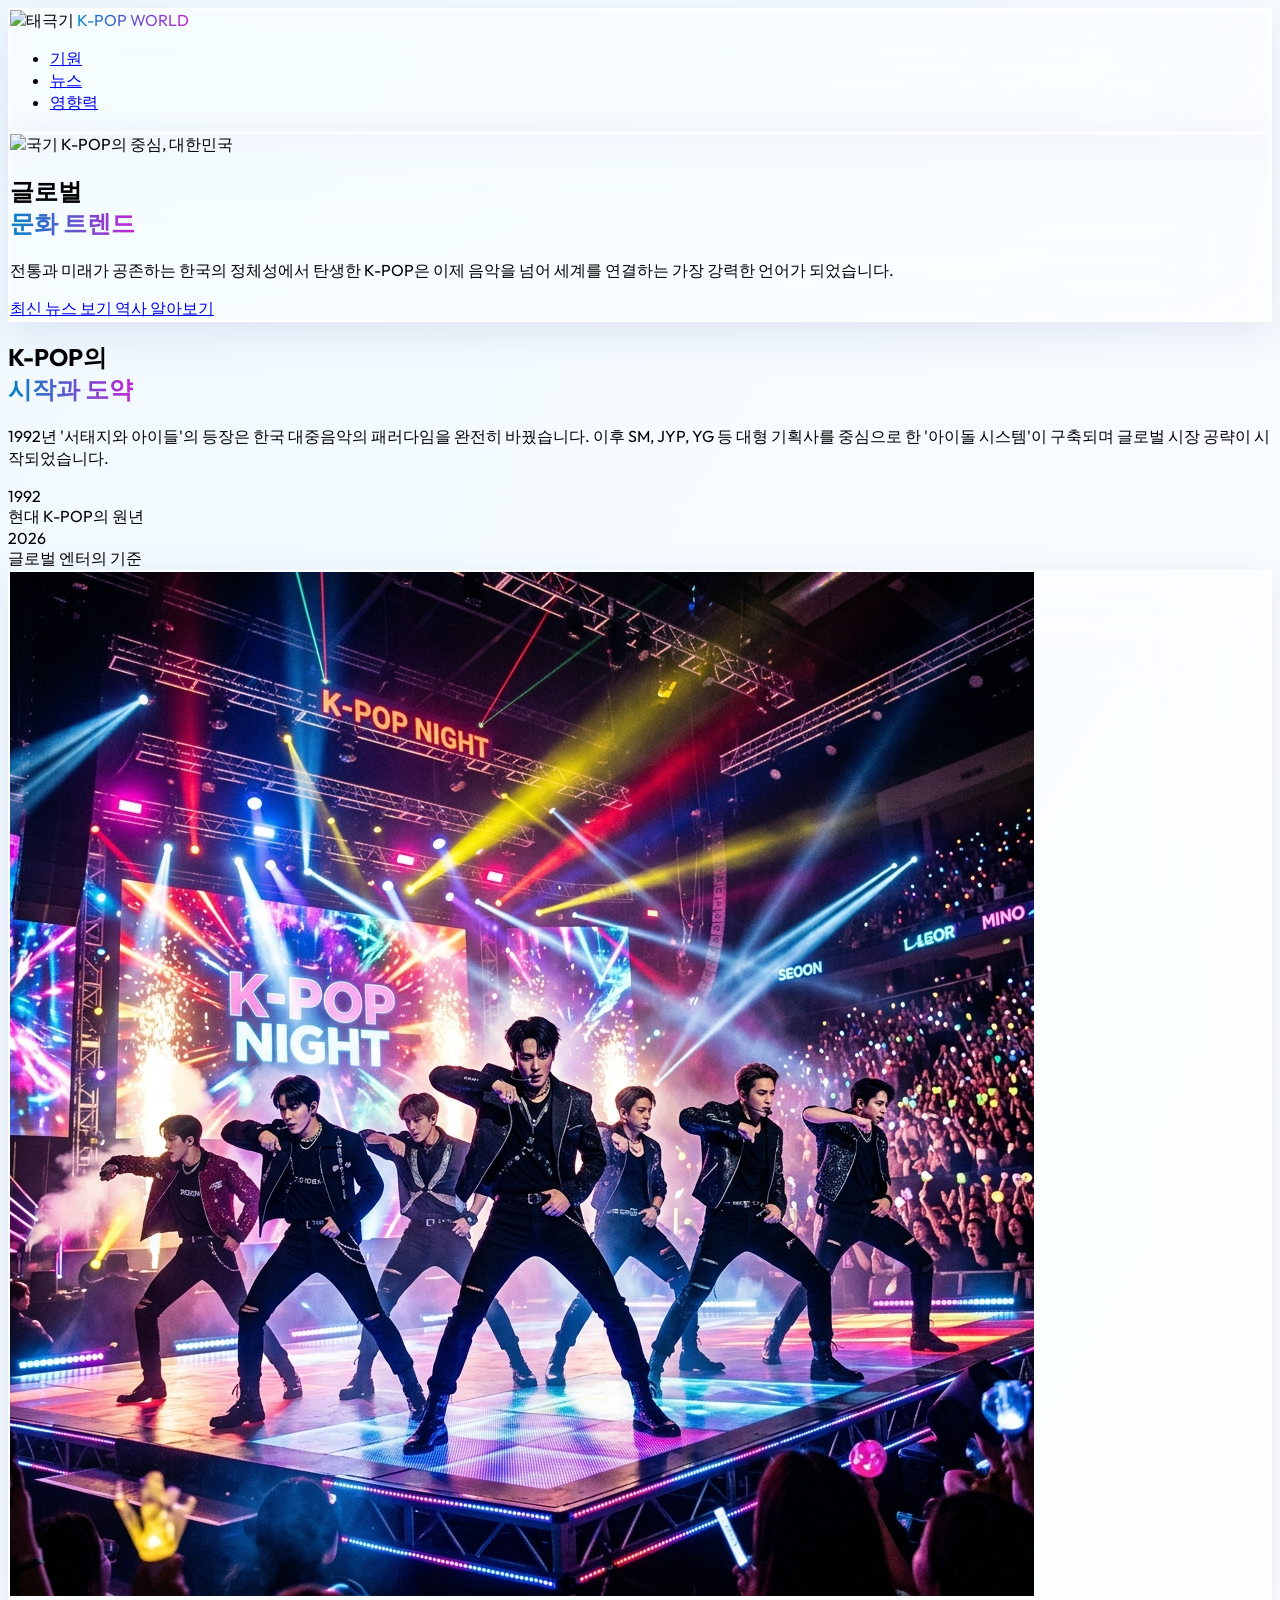
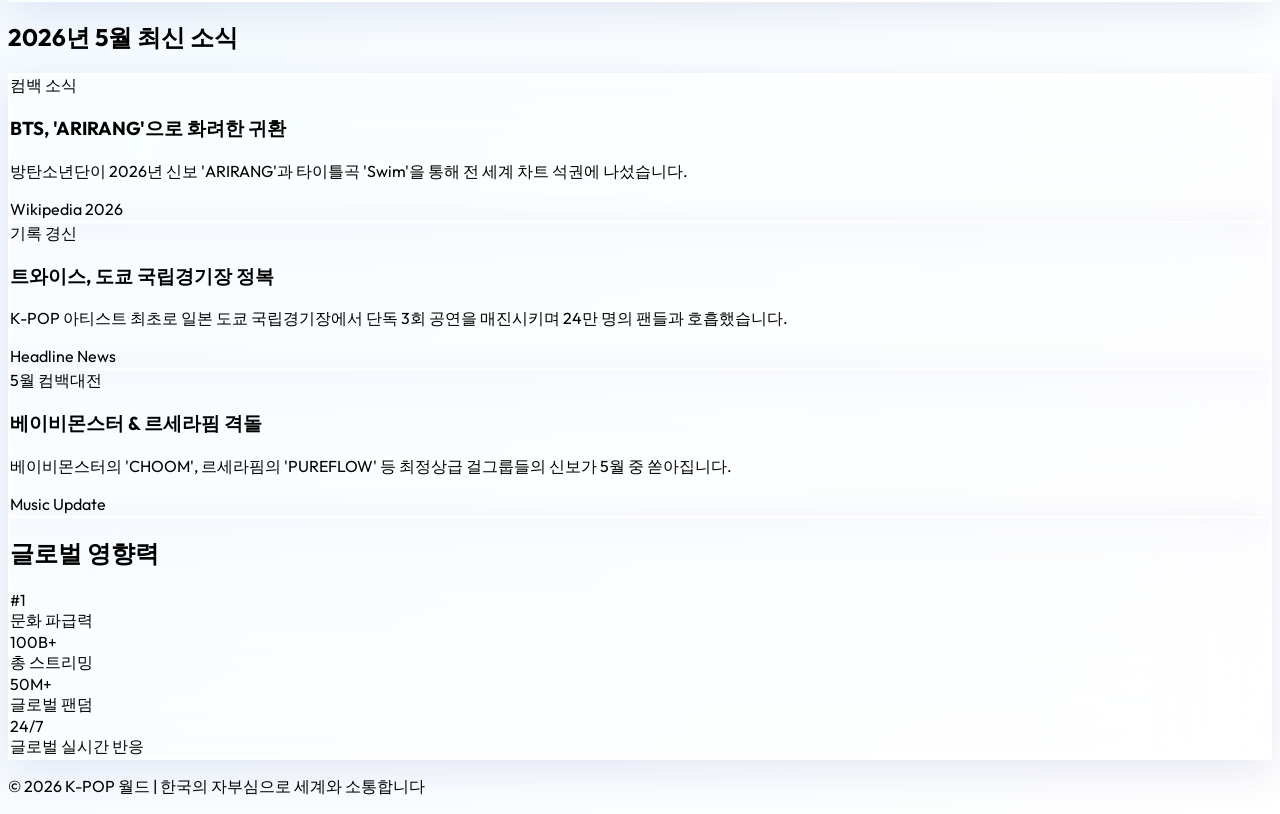
==== index.html @ cdf7c01c "Add files via upload" ====
<!DOCTYPE html>
<html lang="ko" class="scroll-smooth">
<head>
    <meta charset="UTF-8">
    <meta name="viewport" content="width=device-width, initial-scale=1.0">
    <title>K-POP 월드 | 글로벌 문화 현상</title>
    <script src="https://cdn.tailwindcss.com"></script>
    <link href="https://fonts.googleapis.com/css2?family=Outfit:wght@300;400;600;800&display=swap" rel="stylesheet">
    <style>
        body { font-family: 'Outfit', 'Pretendard', sans-serif; }
        .bg-aurora {
            background: linear-gradient(120deg, #f0f9ff 0%, #ffffff 25%, #faf5ff 50%, #f0f9ff 75%, #ffffff 100%);
            background-size: 400% 400%;
            animation: aurora 15s ease infinite;
        }
        @keyframes aurora {
            0% { background-position: 0% 50%; }
            50% { background-position: 100% 50%; }
            100% { background-position: 0% 50%; }
        }
        .thick-glass {
            background: rgba(255, 255, 255, 0.45);
            backdrop-filter: blur(45px) saturate(160%);
            border: 2.5px solid rgba(255, 255, 255, 0.8);
            box-shadow: 
                0 12px 40px 0 rgba(31, 38, 135, 0.1),
                inset 0 0 0 1.5px rgba(255, 255, 255, 0.3);
        }
        .hero-text {
            background: linear-gradient(to right, #0284c7, #c026d3);
            -webkit-background-clip: text;
            -webkit-text-fill-color: transparent;
        }
        .reveal { opacity: 0; transform: translateY(30px); transition: all 1s cubic-bezier(0.23, 1, 0.32, 1); }
        .reveal.active { opacity: 1; transform: translateY(0); }
    </style>
</head>
<body class="bg-aurora text-slate-800 overflow-x-hidden">
    <!-- Header -->
    <header class="fixed top-0 w-full z-50 px-6 py-4">
        <nav class="max-w-7xl mx-auto h-16 px-8 thick-glass rounded-3xl flex items-center justify-between">
            <div class="flex items-center gap-3">
                <img src="https://upload.wikimedia.org/wikipedia/commons/0/09/Flag_of_South_Korea.svg" class="w-8 h-auto shadow-sm" alt="태극기">
                <span class="text-xl font-black tracking-tighter hero-text">K-POP WORLD</span>
            </div>
            <ul class="hidden md:flex gap-8 text-[12px] font-black uppercase tracking-widest text-slate-600">
                <li><a href="#about" class="hover:text-sky-600 transition-colors">기원</a></li>
                <li><a href="#news" class="hover:text-sky-600 transition-colors">뉴스</a></li>
                <li><a href="#impact" class="hover:text-sky-600 transition-colors">영향력</a></li>
            </ul>
        </nav>
    </header>

    <main class="relative pt-20">
        <!-- Hero Section -->
        <section class="min-h-screen flex items-center justify-center px-6 relative">
            <div class="max-w-5xl w-full thick-glass p-12 md:p-24 rounded-[4rem] text-center relative overflow-hidden">
                <div class="absolute -top-24 -right-24 w-64 h-64 bg-sky-400/10 blur-3xl rounded-full"></div>
                <div class="absolute -bottom-24 -left-24 w-64 h-64 bg-fuchsia-400/10 blur-3xl rounded-full"></div>

                <div class="relative z-10">
                    <div class="inline-flex items-center gap-3 px-4 py-2 rounded-full bg-white/60 border border-white text-sky-600 text-[11px] font-black tracking-widest uppercase mb-8 shadow-sm">
                        <img src="https://upload.wikimedia.org/wikipedia/commons/0/09/Flag_of_South_Korea.svg" class="w-4 h-auto" alt="국기">
                        K-POP의 중심, 대한민국
                    </div>
                    <h1 class="text-6xl md:text-9xl font-black tracking-tighter mb-8 leading-tight text-slate-900">
                        글로벌 <br> <span class="hero-text">문화 트렌드</span>
                    </h1>
                    <p class="text-lg md:text-xl text-slate-600 mb-12 max-w-2xl mx-auto leading-relaxed font-medium">
                        전통과 미래가 공존하는 한국의 정체성에서 탄생한 K-POP은 이제 음악을 넘어 세계를 연결하는 가장 강력한 언어가 되었습니다.
                    </p>
                    <div class="flex flex-col sm:flex-row gap-6 justify-center">
                        <a href="#news" class="px-10 py-5 bg-sky-500 hover:bg-sky-600 text-white font-black rounded-2xl transition-all hover:scale-105 shadow-lg shadow-sky-500/25 uppercase tracking-widest text-xs">
                            최신 뉴스 보기
                        </a>
                        <a href="#about" class="px-10 py-5 bg-white/90 hover:bg-white text-slate-900 border-2 border-white rounded-2xl font-black transition-all shadow-lg uppercase tracking-widest text-xs">
                            역사 알아보기
                        </a>
                    </div>
                </div>
            </div>
        </section>

        <!-- About/History Section -->
        <section id="about" class="py-32 px-6 reveal">
            <div class="max-w-7xl mx-auto">
                <div class="grid lg:grid-cols-2 gap-20 items-center">
                    <div class="space-y-10">
                        <h2 class="text-5xl md:text-7xl font-black tracking-tighter text-slate-900 leading-[0.9]">
                            K-POP의 <br> <span class="hero-text">시작과 도약</span>
                        </h2>
                        <p class="text-xl text-slate-600 leading-relaxed font-medium">
                            1992년 '서태지와 아이들'의 등장은 한국 대중음악의 패러다임을 완전히 바꿨습니다. 이후 SM, JYP, YG 등 대형 기획사를 중심으로 한 '아이돌 시스템'이 구축되며 글로벌 시장 공략이 시작되었습니다.
                        </p>
                        <div class="grid grid-cols-2 gap-8 pt-4">
                            <div class="p-8 rounded-[2.5rem] bg-white/40 border-2 border-white">
                                <div class="text-4xl font-black text-sky-500 mb-2">1992</div>
                                <div class="text-[11px] text-slate-500 uppercase tracking-widest font-black">현대 K-POP의 원년</div>
                            </div>
                            <div class="p-8 rounded-[2.5rem] bg-white/40 border-2 border-white">
                                <div class="text-4xl font-black text-fuchsia-500 mb-2">2026</div>
                                <div class="text-[11px] text-slate-500 uppercase tracking-widest font-black">글로벌 엔터의 기준</div>
                            </div>
                        </div>
                    </div>
                    <div class="relative group">
                        <div class="absolute -inset-4 bg-gradient-to-br from-sky-400/20 to-fuchsia-400/20 rounded-[3rem] blur-2xl opacity-50 transition duration-1000"></div>
                        <div class="relative rounded-[3rem] overflow-hidden thick-glass p-4 border-white border-4">
                            <img src="assets/boy_group.png" class="w-full h-auto rounded-[2rem] shadow-xl" alt="K-POP 아티스트">
                        </div>
                    </div>
                </div>
            </div>
        </section>

        <!-- Latest News Section -->
        <section id="news" class="py-32 px-6 reveal">
            <div class="max-w-7xl mx-auto">
                <h2 class="text-4xl md:text-6xl font-black tracking-tighter text-slate-900 mb-16 text-center italic uppercase">2026년 5월 최신 소식</h2>
                <div class="grid md:grid-cols-2 lg:grid-cols-3 gap-8">
                    <!-- BTS News -->
                    <div class="thick-glass p-8 rounded-[2.5rem] relative overflow-hidden group">
                        <div class="absolute top-0 right-0 p-4 bg-sky-500 text-white text-[10px] font-black uppercase tracking-widest">컴백 소식</div>
                        <h3 class="text-xl font-bold mb-4 text-slate-900">BTS, 'ARIRANG'으로 화려한 귀환</h3>
                        <p class="text-slate-600 text-sm leading-relaxed font-medium mb-4">
                            방탄소년단이 2026년 신보 'ARIRANG'과 타이틀곡 'Swim'을 통해 전 세계 차트 석권에 나섰습니다.
                        </p>
                        <div class="text-[11px] text-sky-600 font-black tracking-widest uppercase italic">Wikipedia 2026</div>
                    </div>
                    
                    <!-- Twice News -->
                    <div class="thick-glass p-8 rounded-[2.5rem] relative overflow-hidden group">
                        <div class="absolute top-0 right-0 p-4 bg-fuchsia-500 text-white text-[10px] font-black uppercase tracking-widest">기록 경신</div>
                        <h3 class="text-xl font-bold mb-4 text-slate-900">트와이스, 도쿄 국립경기장 정복</h3>
                        <p class="text-slate-600 text-sm leading-relaxed font-medium mb-4">
                            K-POP 아티스트 최초로 일본 도쿄 국립경기장에서 단독 3회 공연을 매진시키며 24만 명의 팬들과 호흡했습니다.
                        </p>
                        <div class="text-[11px] text-fuchsia-600 font-black tracking-widest uppercase italic">Headline News</div>
                    </div>

                    <!-- Girl Group News -->
                    <div class="thick-glass p-8 rounded-[2.5rem] relative overflow-hidden group">
                        <div class="absolute top-0 right-0 p-4 bg-emerald-500 text-white text-[10px] font-black uppercase tracking-widest">5월 컴백대전</div>
                        <h3 class="text-xl font-bold mb-4 text-slate-900">베이비몬스터 & 르세라핌 격돌</h3>
                        <p class="text-slate-600 text-sm leading-relaxed font-medium mb-4">
                            베이비몬스터의 'CHOOM', 르세라핌의 'PUREFLOW' 등 최정상급 걸그룹들의 신보가 5월 중 쏟아집니다.
                        </p>
                        <div class="text-[11px] text-emerald-600 font-black tracking-widest uppercase italic">Music Update</div>
                    </div>
                </div>
            </div>
        </section>

        <!-- Impact/Stats Section -->
        <section id="impact" class="py-32 px-6 reveal">
            <div class="max-w-4xl mx-auto text-center thick-glass p-16 rounded-[4rem]">
                <h2 class="text-5xl font-black tracking-tighter text-slate-900 mb-16">글로벌 영향력</h2>
                <div class="grid grid-cols-2 md:grid-cols-4 gap-12">
                    <div>
                        <div class="text-4xl font-black text-sky-500 mb-2">#1</div>
                        <div class="text-[10px] uppercase tracking-widest text-slate-500 font-black">문화 파급력</div>
                    </div>
                    <div>
                        <div class="text-4xl font-black text-slate-900 mb-2">100B+</div>
                        <div class="text-[10px] uppercase tracking-widest text-slate-500 font-black">총 스트리밍</div>
                    </div>
                    <div>
                        <div class="text-4xl font-black text-fuchsia-500 mb-2">50M+</div>
                        <div class="text-[10px] uppercase tracking-widest text-slate-500 font-black">글로벌 팬덤</div>
                    </div>
                    <div>
                        <div class="text-4xl font-black text-slate-900 mb-2">24/7</div>
                        <div class="text-[10px] uppercase tracking-widest text-slate-500 font-black">글로벌 실시간 반응</div>
                    </div>
                </div>
            </div>
        </section>
    </main>

    <footer class="py-20 text-center text-slate-400 font-bold uppercase tracking-[0.4em] text-[10px]">
        <p>&copy; 2026 K-POP 월드 | 한국의 자부심으로 세계와 소통합니다</p>
    </footer>

    <script>
        const observer = new IntersectionObserver((entries) => {
            entries.forEach(entry => {
                if (entry.isIntersecting) {
                    entry.target.classList.add('active');
                }
            });
        }, { threshold: 0.1 });

        document.querySelectorAll('.reveal').forEach(el => observer.observe(el));
    </script>
</body>
</html>
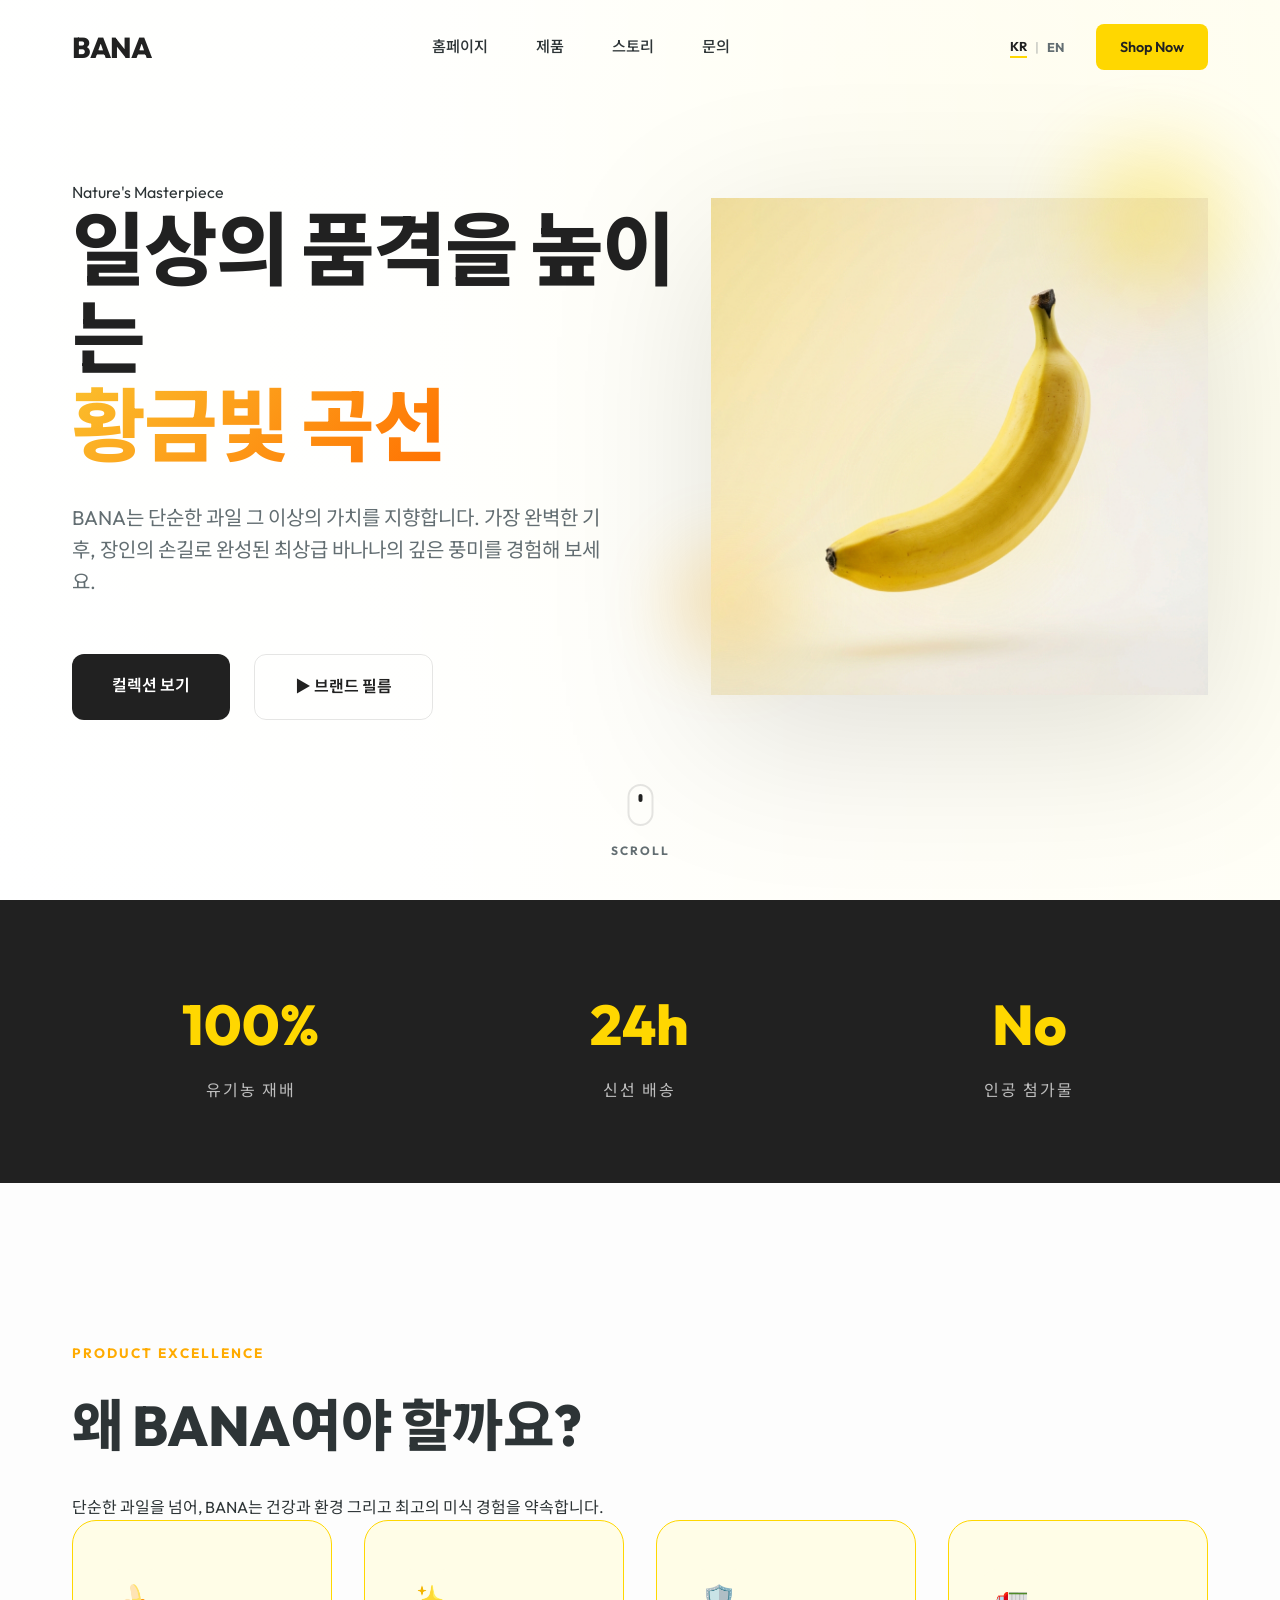
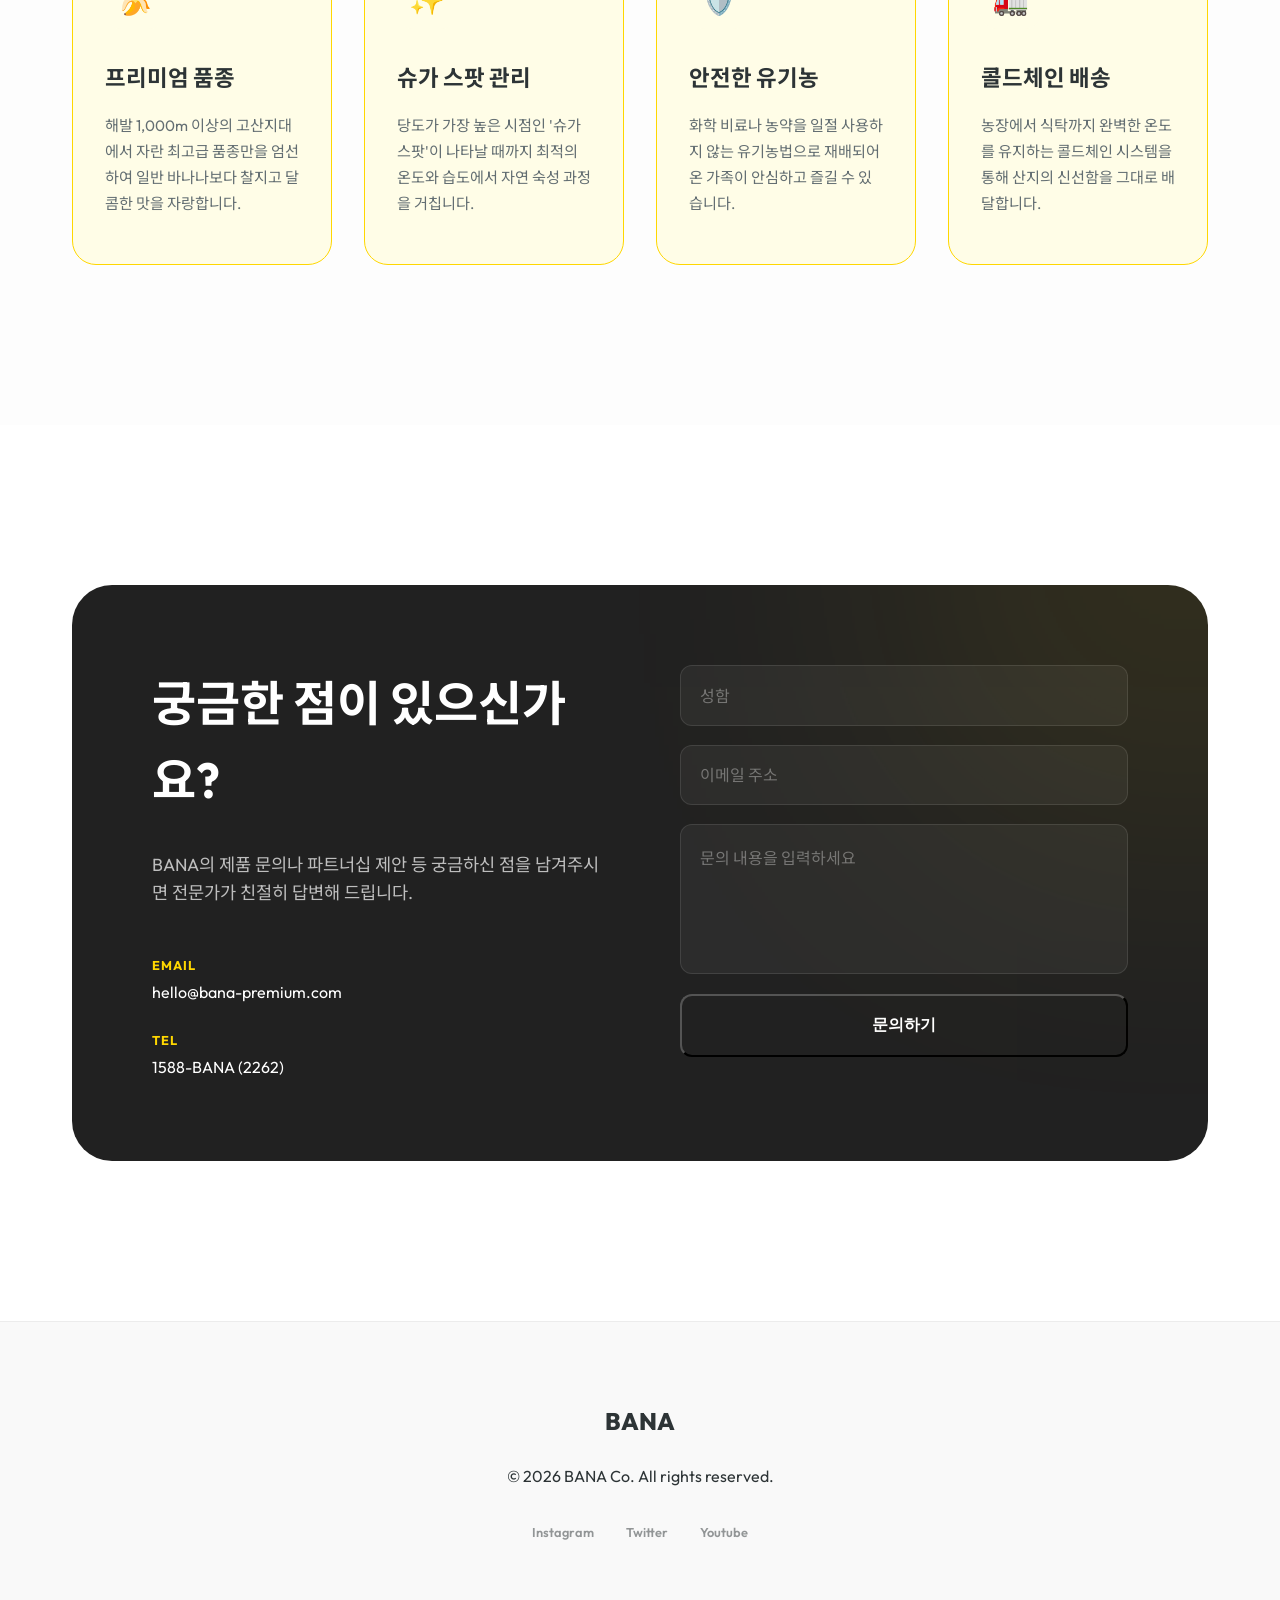
==== commit cf85b750: "Add files via upload" ====
--- a/index.html
+++ b/index.html
@@ -1,196 +1,213 @@
 <!DOCTYPE html>
-<html lang="ko" class="scroll-smooth">
+<html lang="ko">
 <head>
     <meta charset="UTF-8">
     <meta name="viewport" content="width=device-width, initial-scale=1.0">
-    <title>K-POP 월드 | 글로벌 문화 현상</title>
-    <script src="https://cdn.tailwindcss.com"></script>
-    <link href="https://fonts.googleapis.com/css2?family=Outfit:wght@300;400;600;800&display=swap" rel="stylesheet">
-    <style>
-        body { font-family: 'Outfit', 'Pretendard', sans-serif; }
-        .bg-aurora {
-            background: linear-gradient(120deg, #f0f9ff 0%, #ffffff 25%, #faf5ff 50%, #f0f9ff 75%, #ffffff 100%);
-            background-size: 400% 400%;
-            animation: aurora 15s ease infinite;
-        }
-        @keyframes aurora {
-            0% { background-position: 0% 50%; }
-            50% { background-position: 100% 50%; }
-            100% { background-position: 0% 50%; }
-        }
-        .thick-glass {
-            background: rgba(255, 255, 255, 0.45);
-            backdrop-filter: blur(45px) saturate(160%);
-            border: 2.5px solid rgba(255, 255, 255, 0.8);
-            box-shadow: 
-                0 12px 40px 0 rgba(31, 38, 135, 0.1),
-                inset 0 0 0 1.5px rgba(255, 255, 255, 0.3);
-        }
-        .hero-text {
-            background: linear-gradient(to right, #0284c7, #c026d3);
-            -webkit-background-clip: text;
-            -webkit-text-fill-color: transparent;
-        }
-        .reveal { opacity: 0; transform: translateY(30px); transition: all 1s cubic-bezier(0.23, 1, 0.32, 1); }
-        .reveal.active { opacity: 1; transform: translateY(0); }
-    </style>
+    <title>BANA - 자연이 선사하는 가장 완벽한 에너지</title>
+    <meta name="description" content="프리미엄 바나나 브랜드 BANA. 자연의 순수함과 최고의 영양을 담은 프리미엄 바나나를 만나보세요.">
+    <link rel="stylesheet" href="style.css">
+    <link rel="preconnect" href="https://fonts.googleapis.com">
+    <link rel="preconnect" href="https://fonts.gstatic.com" crossorigin>
+    <link href="https://fonts.googleapis.com/css2?family=Outfit:wght@300;400;600;800&family=Noto+Sans+KR:wght@300;400;700&display=swap" rel="stylesheet">
 </head>
-<body class="bg-aurora text-slate-800 overflow-x-hidden">
-    <!-- Header -->
-    <header class="fixed top-0 w-full z-50 px-6 py-4">
-        <nav class="max-w-7xl mx-auto h-16 px-8 thick-glass rounded-3xl flex items-center justify-between">
-            <div class="flex items-center gap-3">
-                <img src="https://upload.wikimedia.org/wikipedia/commons/0/09/Flag_of_South_Korea.svg" class="w-8 h-auto shadow-sm" alt="태극기">
-                <span class="text-xl font-black tracking-tighter hero-text">K-POP WORLD</span>
-            </div>
-            <ul class="hidden md:flex gap-8 text-[12px] font-black uppercase tracking-widest text-slate-600">
-                <li><a href="#about" class="hover:text-sky-600 transition-colors">기원</a></li>
-                <li><a href="#news" class="hover:text-sky-600 transition-colors">뉴스</a></li>
-                <li><a href="#impact" class="hover:text-sky-600 transition-colors">영향력</a></li>
+<body>
+    <header id="header">
+        <nav class="container">
+            <div class="logo">BANA</div>
+            <ul class="nav-links">
+                <li><a href="#">홈페이지</a></li>
+                <li><a href="#products">제품</a></li>
+                <li><a href="#about">스토리</a></li>
+                <li><a href="#contact">문의</a></li>
             </ul>
+            <div class="nav-actions">
+                <div class="lang-switcher">
+                    <a href="index.html" class="active">KR</a>
+                    <span>|</span>
+                    <a href="index_en.html">EN</a>
+                </div>
+                <a href="#shop" class="cta-button mini">Shop Now</a>
+            </div>
         </nav>
     </header>
 
-    <main class="relative pt-20">
-        <!-- Hero Section -->
-        <section class="min-h-screen flex items-center justify-center px-6 relative">
-            <div class="max-w-5xl w-full thick-glass p-12 md:p-24 rounded-[4rem] text-center relative overflow-hidden">
-                <div class="absolute -top-24 -right-24 w-64 h-64 bg-sky-400/10 blur-3xl rounded-full"></div>
-                <div class="absolute -bottom-24 -left-24 w-64 h-64 bg-fuchsia-400/10 blur-3xl rounded-full"></div>
-
-                <div class="relative z-10">
-                    <div class="inline-flex items-center gap-3 px-4 py-2 rounded-full bg-white/60 border border-white text-sky-600 text-[11px] font-black tracking-widest uppercase mb-8 shadow-sm">
-                        <img src="https://upload.wikimedia.org/wikipedia/commons/0/09/Flag_of_South_Korea.svg" class="w-4 h-auto" alt="국기">
-                        K-POP의 중심, 대한민국
-                    </div>
-                    <h1 class="text-6xl md:text-9xl font-black tracking-tighter mb-8 leading-tight text-slate-900">
-                        글로벌 <br> <span class="hero-text">문화 트렌드</span>
-                    </h1>
-                    <p class="text-lg md:text-xl text-slate-600 mb-12 max-w-2xl mx-auto leading-relaxed font-medium">
-                        전통과 미래가 공존하는 한국의 정체성에서 탄생한 K-POP은 이제 음악을 넘어 세계를 연결하는 가장 강력한 언어가 되었습니다.
-                    </p>
-                    <div class="flex flex-col sm:flex-row gap-6 justify-center">
-                        <a href="#news" class="px-10 py-5 bg-sky-500 hover:bg-sky-600 text-white font-black rounded-2xl transition-all hover:scale-105 shadow-lg shadow-sky-500/25 uppercase tracking-widest text-xs">
-                            최신 뉴스 보기
+    <main>
+        <section class="hero">
+            <div class="hero-overlay"></div>
+            <div class="container hero-grid">
+                <div class="hero-content">
+                    <div class="reveal-box">
+                        <span class="badge">Nature's Masterpiece</span>
+                    </div>
+                    <h1 class="reveal-text">일상의 품격을 높이는<br><span class="gradient-text">황금빛 곡선</span></h1>
+                    <p class="reveal-text-delayed">BANA는 단순한 과일 그 이상의 가치를 지향합니다. 가장 완벽한 기후, 장인의 손길로 완성된 최상급 바나나의 깊은 풍미를 경험해 보세요.</p>
+                    <div class="hero-actions reveal-buttons">
+                        <a href="#shop" class="cta-button primary">컬렉션 보기</a>
+                        <a href="#video" class="cta-button secondary">
+                            <span class="play-icon">▶</span> 브랜드 필름
                         </a>
-                        <a href="#about" class="px-10 py-5 bg-white/90 hover:bg-white text-slate-900 border-2 border-white rounded-2xl font-black transition-all shadow-lg uppercase tracking-widest text-xs">
-                            역사 알아보기
-                        </a>
-                    </div>
-                </div>
-            </div>
-        </section>
-
-        <!-- About/History Section -->
-        <section id="about" class="py-32 px-6 reveal">
-            <div class="max-w-7xl mx-auto">
-                <div class="grid lg:grid-cols-2 gap-20 items-center">
-                    <div class="space-y-10">
-                        <h2 class="text-5xl md:text-7xl font-black tracking-tighter text-slate-900 leading-[0.9]">
-                            K-POP의 <br> <span class="hero-text">시작과 도약</span>
-                        </h2>
-                        <p class="text-xl text-slate-600 leading-relaxed font-medium">
-                            1992년 '서태지와 아이들'의 등장은 한국 대중음악의 패러다임을 완전히 바꿨습니다. 이후 SM, JYP, YG 등 대형 기획사를 중심으로 한 '아이돌 시스템'이 구축되며 글로벌 시장 공략이 시작되었습니다.
-                        </p>
-                        <div class="grid grid-cols-2 gap-8 pt-4">
-                            <div class="p-8 rounded-[2.5rem] bg-white/40 border-2 border-white">
-                                <div class="text-4xl font-black text-sky-500 mb-2">1992</div>
-                                <div class="text-[11px] text-slate-500 uppercase tracking-widest font-black">현대 K-POP의 원년</div>
+                    </div>
+                </div>
+                <div class="hero-image-container">
+                    <div class="floating-elements">
+                        <div class="particle p1"></div>
+                        <div class="particle p2"></div>
+                        <div class="particle p3"></div>
+                    </div>
+                    <img src="banana.png" alt="Premium Banana" class="hero-image parallax-img">
+                    <div class="image-shadow"></div>
+                </div>
+            </div>
+            <div class="scroll-indicator">
+                <div class="mouse">
+                    <div class="wheel"></div>
+                </div>
+                <span>SCROLL</span>
+            </div>
+        </section>
+
+        <section id="about" class="stats">
+            <div class="container stats-grid">
+                <div class="stat-item">
+                    <h3>100%</h3>
+                    <p>유기농 재배</p>
+                </div>
+                <div class="stat-item">
+                    <h3>24h</h3>
+                    <p>신선 배송</p>
+                </div>
+                <div class="stat-item">
+                    <h3>No</h3>
+                    <p>인공 첨가물</p>
+                </div>
+            </div>
+        </section>
+
+        <section id="products" class="features">
+            <div class="container">
+                <div class="section-header">
+                    <span class="sub-title">Product Excellence</span>
+                    <h2>왜 BANA여야 할까요?</h2>
+                    <p>단순한 과일을 넘어, BANA는 건강과 환경 그리고 최고의 미식 경험을 약속합니다.</p>
+                </div>
+                <div class="features-grid">
+                    <div class="feature-card">
+                        <div class="icon-wrapper">
+                            <span class="feature-icon">🍌</span>
+                        </div>
+                        <h3>프리미엄 품종</h3>
+                        <p>해발 1,000m 이상의 고산지대에서 자란 최고급 품종만을 엄선하여 일반 바나나보다 찰지고 달콤한 맛을 자랑합니다.</p>
+                    </div>
+                    <div class="feature-card active">
+                        <div class="icon-wrapper">
+                            <span class="feature-icon">✨</span>
+                        </div>
+                        <h3>슈가 스팟 관리</h3>
+                        <p>당도가 가장 높은 시점인 '슈가 스팟'이 나타날 때까지 최적의 온도와 습도에서 자연 숙성 과정을 거칩니다.</p>
+                    </div>
+                    <div class="feature-card">
+                        <div class="icon-wrapper">
+                            <span class="feature-icon">🛡️</span>
+                        </div>
+                        <h3>안전한 유기농</h3>
+                        <p>화학 비료나 농약을 일절 사용하지 않는 유기농법으로 재배되어 온 가족이 안심하고 즐길 수 있습니다.</p>
+                    </div>
+                    <div class="feature-card">
+                        <div class="icon-wrapper">
+                            <span class="feature-icon">🚛</span>
+                        </div>
+                        <h3>콜드체인 배송</h3>
+                        <p>농장에서 식탁까지 완벽한 온도를 유지하는 콜드체인 시스템을 통해 산지의 신선함을 그대로 배달합니다.</p>
+                    </div>
+                </div>
+            </div>
+        </section>
+
+        <section id="contact" class="contact">
+            <div class="container">
+                <div class="contact-card">
+                    <div class="contact-info">
+                        <h2>궁금한 점이 있으신가요?</h2>
+                        <p>BANA의 제품 문의나 파트너십 제안 등 궁금하신 점을 남겨주시면 전문가가 친절히 답변해 드립니다.</p>
+                        <div class="contact-details">
+                            <div class="detail-item">
+                                <strong>Email</strong>
+                                <span>hello@bana-premium.com</span>
                             </div>
-                            <div class="p-8 rounded-[2.5rem] bg-white/40 border-2 border-white">
-                                <div class="text-4xl font-black text-fuchsia-500 mb-2">2026</div>
-                                <div class="text-[11px] text-slate-500 uppercase tracking-widest font-black">글로벌 엔터의 기준</div>
+                            <div class="detail-item">
+                                <strong>Tel</strong>
+                                <span>1588-BANA (2262)</span>
                             </div>
                         </div>
                     </div>
-                    <div class="relative group">
-                        <div class="absolute -inset-4 bg-gradient-to-br from-sky-400/20 to-fuchsia-400/20 rounded-[3rem] blur-2xl opacity-50 transition duration-1000"></div>
-                        <div class="relative rounded-[3rem] overflow-hidden thick-glass p-4 border-white border-4">
-                            <img src="assets/boy_group.png" class="w-full h-auto rounded-[2rem] shadow-xl" alt="K-POP 아티스트">
-                        </div>
-                    </div>
-                </div>
-            </div>
-        </section>
-
-        <!-- Latest News Section -->
-        <section id="news" class="py-32 px-6 reveal">
-            <div class="max-w-7xl mx-auto">
-                <h2 class="text-4xl md:text-6xl font-black tracking-tighter text-slate-900 mb-16 text-center italic uppercase">2026년 5월 최신 소식</h2>
-                <div class="grid md:grid-cols-2 lg:grid-cols-3 gap-8">
-                    <!-- BTS News -->
-                    <div class="thick-glass p-8 rounded-[2.5rem] relative overflow-hidden group">
-                        <div class="absolute top-0 right-0 p-4 bg-sky-500 text-white text-[10px] font-black uppercase tracking-widest">컴백 소식</div>
-                        <h3 class="text-xl font-bold mb-4 text-slate-900">BTS, 'ARIRANG'으로 화려한 귀환</h3>
-                        <p class="text-slate-600 text-sm leading-relaxed font-medium mb-4">
-                            방탄소년단이 2026년 신보 'ARIRANG'과 타이틀곡 'Swim'을 통해 전 세계 차트 석권에 나섰습니다.
-                        </p>
-                        <div class="text-[11px] text-sky-600 font-black tracking-widest uppercase italic">Wikipedia 2026</div>
-                    </div>
-                    
-                    <!-- Twice News -->
-                    <div class="thick-glass p-8 rounded-[2.5rem] relative overflow-hidden group">
-                        <div class="absolute top-0 right-0 p-4 bg-fuchsia-500 text-white text-[10px] font-black uppercase tracking-widest">기록 경신</div>
-                        <h3 class="text-xl font-bold mb-4 text-slate-900">트와이스, 도쿄 국립경기장 정복</h3>
-                        <p class="text-slate-600 text-sm leading-relaxed font-medium mb-4">
-                            K-POP 아티스트 최초로 일본 도쿄 국립경기장에서 단독 3회 공연을 매진시키며 24만 명의 팬들과 호흡했습니다.
-                        </p>
-                        <div class="text-[11px] text-fuchsia-600 font-black tracking-widest uppercase italic">Headline News</div>
-                    </div>
-
-                    <!-- Girl Group News -->
-                    <div class="thick-glass p-8 rounded-[2.5rem] relative overflow-hidden group">
-                        <div class="absolute top-0 right-0 p-4 bg-emerald-500 text-white text-[10px] font-black uppercase tracking-widest">5월 컴백대전</div>
-                        <h3 class="text-xl font-bold mb-4 text-slate-900">베이비몬스터 & 르세라핌 격돌</h3>
-                        <p class="text-slate-600 text-sm leading-relaxed font-medium mb-4">
-                            베이비몬스터의 'CHOOM', 르세라핌의 'PUREFLOW' 등 최정상급 걸그룹들의 신보가 5월 중 쏟아집니다.
-                        </p>
-                        <div class="text-[11px] text-emerald-600 font-black tracking-widest uppercase italic">Music Update</div>
-                    </div>
-                </div>
-            </div>
-        </section>
-
-        <!-- Impact/Stats Section -->
-        <section id="impact" class="py-32 px-6 reveal">
-            <div class="max-w-4xl mx-auto text-center thick-glass p-16 rounded-[4rem]">
-                <h2 class="text-5xl font-black tracking-tighter text-slate-900 mb-16">글로벌 영향력</h2>
-                <div class="grid grid-cols-2 md:grid-cols-4 gap-12">
-                    <div>
-                        <div class="text-4xl font-black text-sky-500 mb-2">#1</div>
-                        <div class="text-[10px] uppercase tracking-widest text-slate-500 font-black">문화 파급력</div>
-                    </div>
-                    <div>
-                        <div class="text-4xl font-black text-slate-900 mb-2">100B+</div>
-                        <div class="text-[10px] uppercase tracking-widest text-slate-500 font-black">총 스트리밍</div>
-                    </div>
-                    <div>
-                        <div class="text-4xl font-black text-fuchsia-500 mb-2">50M+</div>
-                        <div class="text-[10px] uppercase tracking-widest text-slate-500 font-black">글로벌 팬덤</div>
-                    </div>
-                    <div>
-                        <div class="text-4xl font-black text-slate-900 mb-2">24/7</div>
-                        <div class="text-[10px] uppercase tracking-widest text-slate-500 font-black">글로벌 실시간 반응</div>
+                    <div class="contact-form">
+                        <input type="text" placeholder="성함">
+                        <input type="email" placeholder="이메일 주소">
+                        <textarea placeholder="문의 내용을 입력하세요"></textarea>
+                        <button class="cta-button primary full">문의하기</button>
                     </div>
                 </div>
             </div>
         </section>
     </main>
 
-    <footer class="py-20 text-center text-slate-400 font-bold uppercase tracking-[0.4em] text-[10px]">
-        <p>&copy; 2026 K-POP 월드 | 한국의 자부심으로 세계와 소통합니다</p>
+    <footer>
+        <div class="container footer-content">
+            <div class="footer-logo">BANA</div>
+            <p>&copy; 2026 BANA Co. All rights reserved.</p>
+            <div class="social-links">
+                <span>Instagram</span>
+                <span>Twitter</span>
+                <span>Youtube</span>
+            </div>
+        </div>
     </footer>
 
     <script>
+        // Header scroll effect
+        window.addEventListener('scroll', () => {
+            const header = document.getElementById('header');
+            if (window.scrollY > 50) {
+                header.classList.add('scrolled');
+            } else {
+                header.classList.remove('scrolled');
+            }
+        });
+
+        // Parallax Effect
+        document.addEventListener('mousemove', (e) => {
+            const img = document.querySelector('.parallax-img');
+            const particles = document.querySelectorAll('.particle');
+            
+            const x = (window.innerWidth / 2 - e.pageX) / 30;
+            const y = (window.innerHeight / 2 - e.pageY) / 30;
+            
+            if(img) img.style.transform = `translate(${x}px, ${y}px) rotate(${x/5}deg)`;
+            
+            particles.forEach((p, i) => {
+                const speed = (i + 1) * 20;
+                const px = (window.innerWidth / 2 - e.pageX) / speed;
+                const py = (window.innerHeight / 2 - e.pageY) / speed;
+                p.style.transform = `translate(${px}px, ${py}px)`;
+            });
+        });
+
+        // Intersection Observer for reveal animations
+        const observerOptions = {
+            threshold: 0.1
+        };
+
         const observer = new IntersectionObserver((entries) => {
             entries.forEach(entry => {
                 if (entry.isIntersecting) {
                     entry.target.classList.add('active');
                 }
             });
-        }, { threshold: 0.1 });
-
-        document.querySelectorAll('.reveal').forEach(el => observer.observe(el));
+        }, observerOptions);
+
+        document.querySelectorAll('.reveal-text, .reveal-text-delayed, .reveal-buttons, .feature-card').forEach(el => {
+            observer.observe(el);
+        });
     </script>
 </body>
-</html>+</html>
--- a/style.css
+++ b/style.css
@@ -0,0 +1,670 @@
+:root {
+    --primary: #FFD700;
+    --primary-dark: #FBC02D;
+    --secondary: #212121;
+    --accent: #FFAB00;
+    --bg-light: #FFFFFF;
+    --bg-cream: #FFFDE7;
+    --text-main: #2D3436;
+    --text-muted: #636E72;
+    --glass: rgba(255, 255, 255, 0.8);
+    --transition: all 0.4s cubic-bezier(0.165, 0.84, 0.44, 1);
+}
+
+* {
+    margin: 0;
+    padding: 0;
+    box-sizing: border-box;
+}
+
+body {
+    font-family: 'Outfit', 'Noto Sans KR', sans-serif;
+    color: var(--text-main);
+    background-color: var(--bg-light);
+    line-height: 1.6;
+    overflow-x: hidden;
+}
+
+.container {
+    max-width: 1200px;
+    margin: 0 auto;
+    padding: 0 2rem;
+}
+
+/* Header & Nav */
+header {
+    position: fixed;
+    top: 0;
+    left: 0;
+    width: 100%;
+    z-index: 1000;
+    padding: 1.5rem 0;
+    transition: var(--transition);
+}
+
+header.scrolled {
+    background: var(--glass);
+    backdrop-filter: blur(10px);
+    padding: 1rem 0;
+    box-shadow: 0 10px 30px rgba(0,0,0,0.05);
+}
+
+nav {
+    display: flex;
+    justify-content: space-between;
+    align-items: center;
+}
+
+.logo {
+    font-size: 1.8rem;
+    font-weight: 800;
+    letter-spacing: -1px;
+    color: var(--secondary);
+}
+
+.nav-links {
+    display: flex;
+    list-style: none;
+    gap: 3rem;
+}
+
+.nav-links a {
+    text-decoration: none;
+    color: var(--text-main);
+    font-weight: 500;
+    font-size: 0.95rem;
+    transition: var(--transition);
+}
+
+.nav-links a:hover {
+    color: var(--primary-dark);
+}
+
+.nav-actions {
+    display: flex;
+    align-items: center;
+    gap: 2rem;
+}
+
+.lang-switcher {
+    display: flex;
+    align-items: center;
+    gap: 0.5rem;
+    font-size: 0.8rem;
+    font-weight: 700;
+    color: var(--text-muted);
+}
+
+.lang-switcher a {
+    text-decoration: none;
+    color: inherit;
+    transition: var(--transition);
+}
+
+.lang-switcher a.active {
+    color: var(--secondary);
+    border-bottom: 2px solid var(--primary);
+}
+
+.lang-switcher a:hover:not(.active) {
+    color: var(--primary-dark);
+}
+
+.lang-switcher span {
+    opacity: 0.3;
+}
+
+/* Hero Section */
+.hero {
+    position: relative;
+    padding: 0;
+    height: 100vh;
+    min-height: 800px;
+    background: radial-gradient(circle at 70% 30%, #FFFDE7 0%, #FFFFFF 100%);
+    display: flex;
+    align-items: center;
+    overflow: hidden;
+}
+
+.hero-overlay {
+    position: absolute;
+    top: 0;
+    left: 0;
+    width: 100%;
+    height: 100%;
+    background: linear-gradient(to right, rgba(255,255,255,0.9) 30%, transparent 100%);
+    z-index: 1;
+}
+
+.hero-grid {
+    position: relative;
+    z-index: 2;
+    display: grid;
+    grid-template-columns: 1.1fr 0.9fr;
+    gap: 2rem;
+    align-items: center;
+}
+
+h1 {
+    font-size: 5rem;
+    line-height: 1.1;
+    font-weight: 800;
+    margin-bottom: 2rem;
+    color: var(--secondary);
+    letter-spacing: -2px;
+}
+
+.gradient-text {
+    background: linear-gradient(135deg, var(--primary-dark), #FF6F00);
+    -webkit-background-clip: text;
+    -webkit-text-fill-color: transparent;
+}
+
+.hero-content p {
+    font-size: 1.25rem;
+    color: var(--text-muted);
+    max-width: 550px;
+    margin-bottom: 3.5rem;
+    font-weight: 400;
+}
+
+/* Animations */
+.reveal-text {
+    opacity: 0;
+    transform: translateY(30px);
+    transition: all 0.8s cubic-bezier(0.165, 0.84, 0.44, 1);
+}
+
+.reveal-text-delayed {
+    opacity: 0;
+    transform: translateY(30px);
+    transition: all 0.8s cubic-bezier(0.165, 0.84, 0.44, 1) 0.2s;
+}
+
+.reveal-buttons {
+    opacity: 0;
+    transform: translateY(30px);
+    transition: all 0.8s cubic-bezier(0.165, 0.84, 0.44, 1) 0.4s;
+}
+
+.reveal-text.active, .reveal-text-delayed.active, .reveal-buttons.active {
+    opacity: 1;
+    transform: translateY(0);
+}
+
+.hero-actions {
+    display: flex;
+    gap: 1.5rem;
+}
+
+.cta-button {
+    padding: 1.2rem 2.5rem;
+    border-radius: 12px;
+    font-weight: 600;
+    text-decoration: none;
+    transition: var(--transition);
+    font-size: 1rem;
+    display: inline-block;
+}
+
+.cta-button.primary {
+    background: var(--secondary);
+    color: white;
+}
+
+.cta-button.primary:hover {
+    background: #000;
+    transform: translateY(-5px);
+    box-shadow: 0 20px 40px rgba(0,0,0,0.1);
+}
+
+.cta-button.secondary {
+    background: transparent;
+    color: var(--secondary);
+    border: 1px solid rgba(0,0,0,0.1);
+}
+
+.cta-button.secondary:hover {
+    background: rgba(0,0,0,0.02);
+    transform: translateY(-5px);
+}
+
+.cta-button.mini {
+    padding: 0.7rem 1.5rem;
+    background: var(--primary);
+    color: var(--secondary);
+    border-radius: 8px;
+    font-size: 0.9rem;
+}
+
+/* Image Container */
+.hero-image-container {
+    position: relative;
+}
+
+.hero-image {
+    width: 100%;
+    max-width: 550px;
+    height: auto;
+    filter: drop-shadow(0 40px 80px rgba(0,0,0,0.12));
+    transition: transform 0.1s ease-out;
+    z-index: 5;
+}
+
+.floating-elements .particle {
+    position: absolute;
+    border-radius: 50%;
+    background: var(--primary);
+    filter: blur(40px);
+    opacity: 0.3;
+    z-index: 2;
+}
+
+.p1 { width: 150px; height: 150px; top: -50px; right: -20px; }
+.p2 { width: 100px; height: 100px; bottom: 50px; left: -30px; background: #FFAB00 !important; }
+.p3 { width: 200px; height: 200px; top: 40%; left: 30%; opacity: 0.1 !important; }
+
+/* Scroll Indicator */
+.scroll-indicator {
+    position: absolute;
+    bottom: 40px;
+    left: 50%;
+    transform: translateX(-50%);
+    display: flex;
+    flex-direction: column;
+    align-items: center;
+    gap: 15px;
+    z-index: 10;
+    font-weight: 700;
+    font-size: 0.75rem;
+    letter-spacing: 2px;
+    color: var(--text-muted);
+}
+
+.mouse {
+    width: 26px;
+    height: 42px;
+    border: 2px solid rgba(0,0,0,0.1);
+    border-radius: 20px;
+    position: relative;
+}
+
+.wheel {
+    width: 4px;
+    height: 8px;
+    background: var(--secondary);
+    border-radius: 2px;
+    position: absolute;
+    top: 8px;
+    left: 50%;
+    transform: translateX(-50%);
+    animation: scroll-wheel 2s infinite;
+}
+
+@keyframes scroll-wheel {
+    0% { transform: translate(-50%, 0); opacity: 0; }
+    30% { opacity: 1; }
+    100% { transform: translate(-50%, 15px); opacity: 0; }
+}
+
+/* Stats Section */
+.stats {
+    padding: 5rem 0;
+    background: var(--secondary);
+    color: white;
+}
+
+.stats-grid {
+    display: grid;
+    grid-template-columns: repeat(3, 1fr);
+    text-align: center;
+    gap: 2rem;
+}
+
+.stat-item h3 {
+    font-size: 3.5rem;
+    font-weight: 800;
+    color: var(--primary);
+    margin-bottom: 0.5rem;
+}
+
+.stat-item p {
+    font-size: 1rem;
+    opacity: 0.7;
+    text-transform: uppercase;
+    letter-spacing: 2px;
+}
+
+/* Features Section */
+.features {
+    padding: 10rem 0;
+    background: #fdfdfd;
+}
+
+.sub-title {
+    color: var(--accent);
+    font-weight: 700;
+    text-transform: uppercase;
+    letter-spacing: 2px;
+    font-size: 0.85rem;
+    display: block;
+    margin-bottom: 1rem;
+}
+
+.section-header h2 {
+    font-size: 3.5rem;
+    font-weight: 800;
+    margin-bottom: 1.5rem;
+    letter-spacing: -1px;
+}
+
+.features-grid {
+    display: grid;
+    grid-template-columns: repeat(auto-fit, minmax(250px, 1fr));
+    gap: 2rem;
+}
+
+.feature-card {
+    padding: 3rem 2rem;
+    border-radius: 24px;
+    background: white;
+    border: 1px solid rgba(0,0,0,0.03);
+    transition: var(--transition);
+    display: flex;
+    flex-direction: column;
+    align-items: flex-start;
+}
+
+.feature-card:hover {
+    transform: translateY(-10px);
+    box-shadow: 0 30px 60px rgba(0,0,0,0.05);
+    border-color: var(--primary);
+}
+
+.feature-card.active {
+    background: var(--bg-cream);
+    border-color: var(--primary);
+}
+
+.icon-wrapper {
+    width: 60px;
+    height: 60px;
+    background: var(--bg-cream);
+    border-radius: 16px;
+    display: flex;
+    align-items: center;
+    justify-content: center;
+    margin-bottom: 2rem;
+    font-size: 1.8rem;
+    transition: var(--transition);
+}
+
+.feature-card:hover .icon-wrapper {
+    transform: scale(1.1) rotate(5deg);
+    background: var(--primary);
+}
+
+.feature-card h3 {
+    font-size: 1.4rem;
+    margin-bottom: 1rem;
+    font-weight: 700;
+}
+
+.feature-card p {
+    color: var(--text-muted);
+    font-size: 0.95rem;
+    line-height: 1.7;
+}
+
+/* Contact Section */
+.contact {
+    padding: 10rem 0;
+}
+
+.contact-card {
+    background: var(--secondary);
+    border-radius: 40px;
+    padding: 5rem;
+    display: grid;
+    grid-template-columns: 1fr 1fr;
+    gap: 5rem;
+    color: white;
+    position: relative;
+    overflow: hidden;
+}
+
+.contact-card::before {
+    content: '';
+    position: absolute;
+    top: -50%;
+    right: -20%;
+    width: 500px;
+    height: 500px;
+    background: var(--primary);
+    filter: blur(150px);
+    opacity: 0.1;
+}
+
+.contact-info h2 {
+    font-size: 3rem;
+    margin-bottom: 2rem;
+}
+
+.contact-info p {
+    opacity: 0.7;
+    margin-bottom: 3rem;
+    font-size: 1.1rem;
+}
+
+.contact-details {
+    display: flex;
+    flex-direction: column;
+    gap: 1.5rem;
+}
+
+.detail-item {
+    display: flex;
+    flex-direction: column;
+}
+
+.detail-item strong {
+    color: var(--primary);
+    font-size: 0.8rem;
+    text-transform: uppercase;
+    letter-spacing: 1px;
+    margin-bottom: 0.3rem;
+}
+
+.contact-form {
+    display: flex;
+    flex-direction: column;
+    gap: 1.2rem;
+}
+
+.contact-form input, .contact-form textarea {
+    padding: 1.2rem;
+    border-radius: 12px;
+    border: 1px solid rgba(255,255,255,0.1);
+    background: rgba(255,255,255,0.05);
+    color: white;
+    font-family: inherit;
+    font-size: 1rem;
+    transition: var(--transition);
+}
+
+.contact-form input:focus, .contact-form textarea:focus {
+    outline: none;
+    background: rgba(255,255,255,0.1);
+    border-color: var(--primary);
+}
+
+.contact-form textarea {
+    height: 150px;
+    resize: none;
+}
+
+.cta-button.full {
+    width: 100%;
+}
+
+/* Footer */
+footer {
+    padding: 5rem 0;
+    background: #f9f9f9;
+    border-top: 1px solid rgba(0,0,0,0.05);
+    text-align: center;
+}
+
+.footer-logo {
+    font-size: 1.5rem;
+    font-weight: 800;
+    margin-bottom: 1.5rem;
+}
+
+.social-links {
+    margin-top: 2rem;
+    display: flex;
+    justify-content: center;
+    gap: 2rem;
+    font-weight: 600;
+    font-size: 0.8rem;
+    opacity: 0.5;
+}
+
+/* Responsive Design */
+
+/* Tablet Optimization (Max 1024px) */
+@media (max-width: 1024px) {
+    .container {
+        padding: 0 3rem;
+    }
+
+    h1 {
+        font-size: 4rem;
+    }
+
+    .hero-grid {
+        grid-template-columns: 1fr;
+        text-align: center;
+        gap: 3rem;
+    }
+
+    .hero-content {
+        display: flex;
+        flex-direction: column;
+        align-items: center;
+    }
+
+    .hero-content p {
+        margin: 0 auto 3rem;
+    }
+
+    .hero-image-container {
+        max-width: 450px;
+        margin: 0 auto;
+    }
+
+    .features-grid {
+        grid-template-columns: repeat(2, 1fr);
+    }
+
+    .contact-card {
+        padding: 4rem;
+        gap: 3rem;
+    }
+}
+
+/* Mobile Optimization (Max 768px) */
+@media (max-width: 768px) {
+    .nav-links {
+        display: none; /* Can be replaced with a hamburger menu later if needed */
+    }
+
+    .nav-actions {
+        gap: 1rem;
+    }
+
+    header {
+        padding: 1rem 0;
+    }
+
+    .hero {
+        padding-top: 8rem;
+        height: auto;
+        min-height: auto;
+    }
+
+    h1 {
+        font-size: 3rem;
+    }
+
+    .hero-content p {
+        font-size: 1.1rem;
+    }
+
+    .stats-grid {
+        grid-template-columns: 1fr;
+        gap: 3rem;
+    }
+
+    .stat-item h3 {
+        font-size: 2.5rem;
+    }
+
+    .features {
+        padding: 6rem 0;
+    }
+
+    .section-header h2 {
+        font-size: 2.5rem;
+    }
+
+    .features-grid {
+        grid-template-columns: 1fr;
+    }
+
+    .contact-card {
+        grid-template-columns: 1fr;
+        padding: 3rem 2rem;
+        gap: 3rem;
+        border-radius: 24px;
+    }
+
+    .contact-info h2 {
+        font-size: 2.2rem;
+    }
+
+    .footer-content {
+        flex-direction: column;
+        gap: 2rem;
+    }
+    
+    .scroll-indicator {
+        display: none;
+    }
+}
+
+/* Extra Small Screens (Max 480px) */
+@media (max-width: 480px) {
+    h1 {
+        font-size: 2.5rem;
+    }
+
+    .hero-actions {
+        flex-direction: column;
+        width: 100%;
+    }
+
+    .hero-actions .cta-button {
+        width: 100%;
+        text-align: center;
+    }
+
+    .feature-card {
+        padding: 2rem;
+    }
+
+    .logo {
+        font-size: 1.5rem;
+    }
+}
